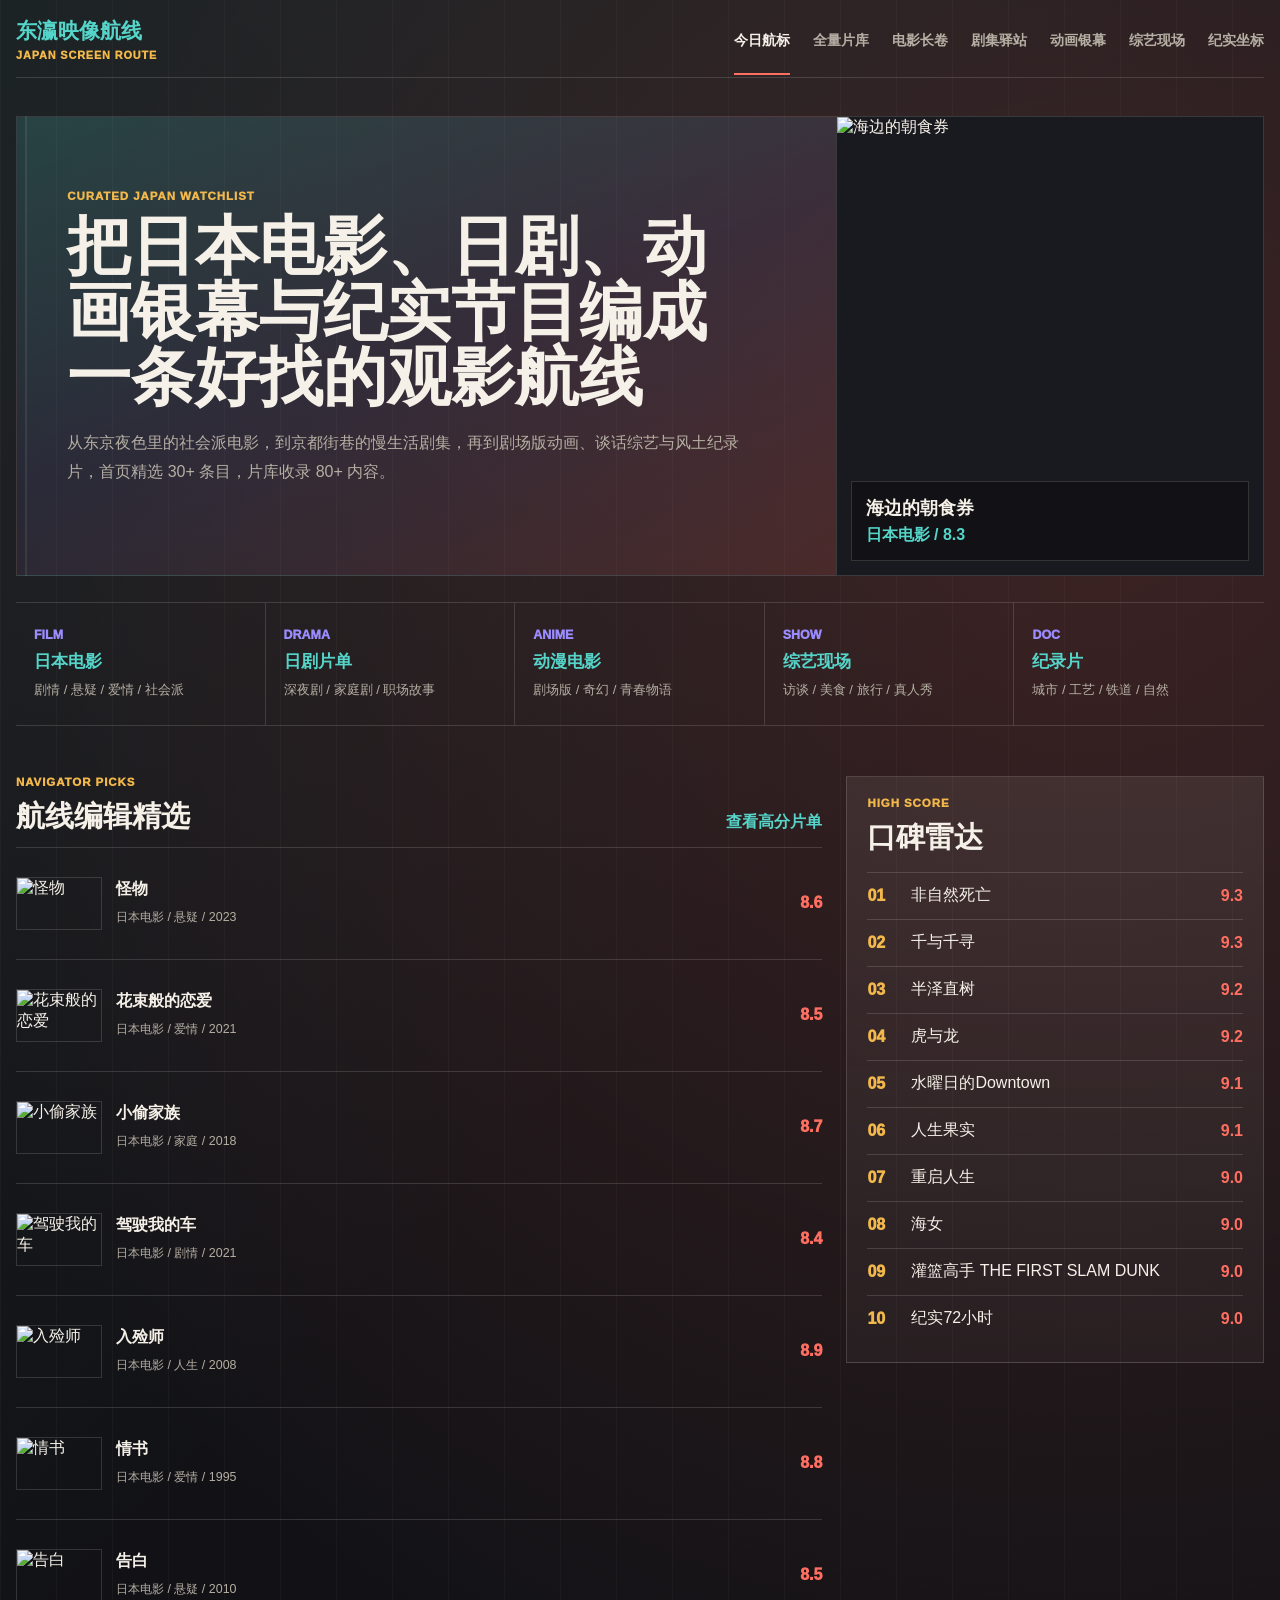
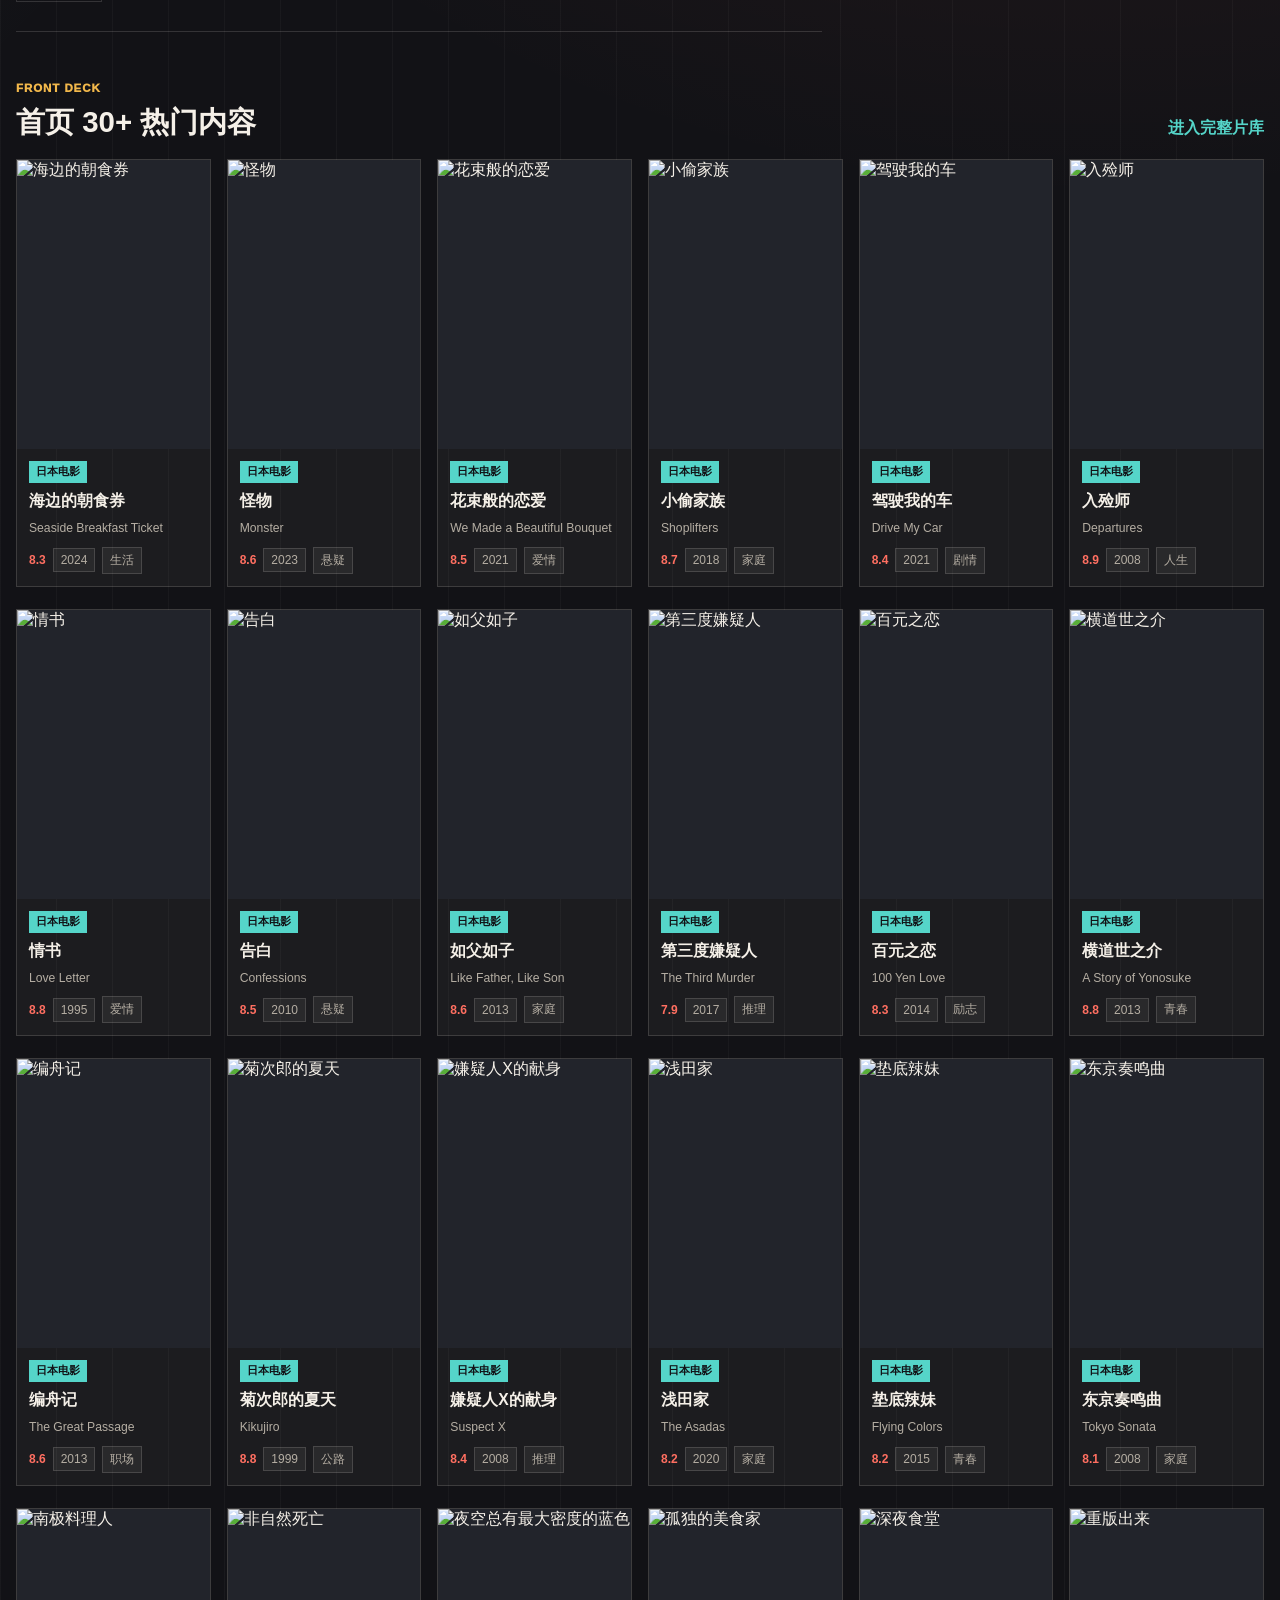
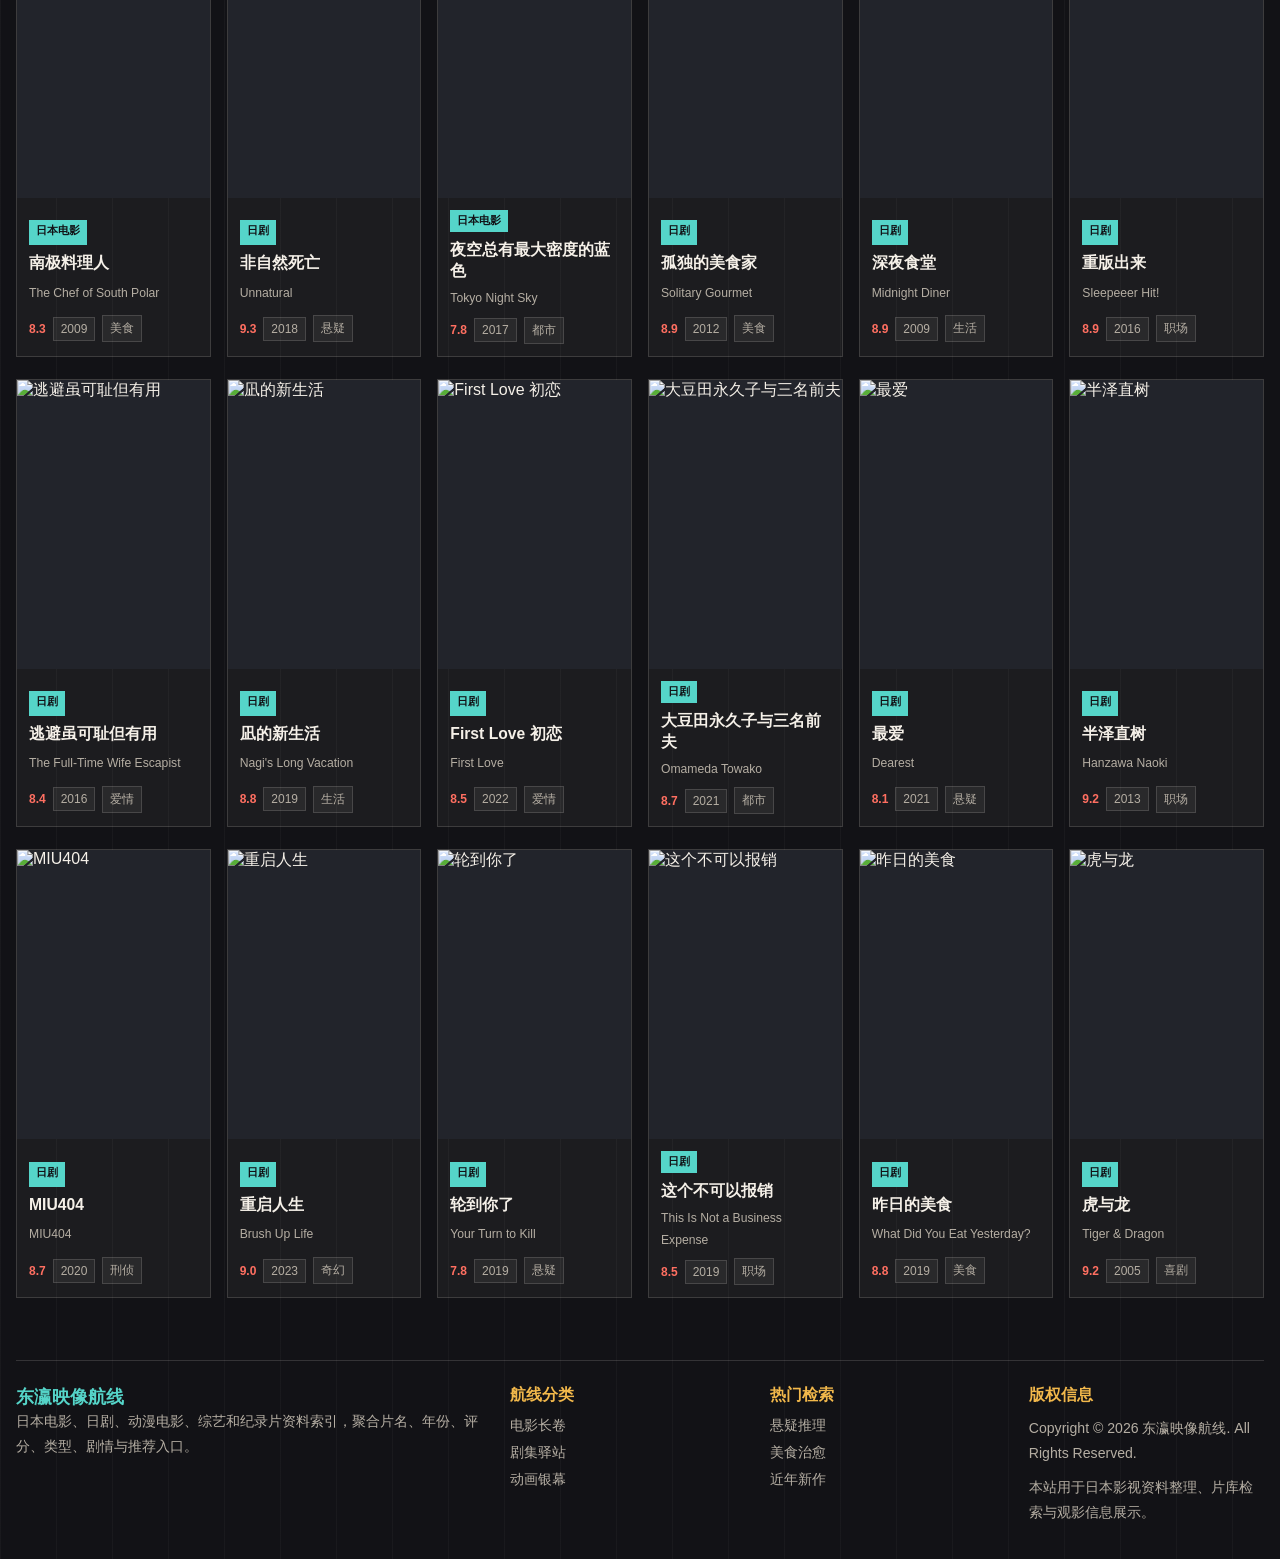
==== index.html @ 19ea22ec "Create site0004 Japan screen route" ====
<!doctype html>
<html lang="zh-CN">
  <head>
    <meta charset="UTF-8" />
    <meta name="viewport" content="width=device-width, initial-scale=1.0" />
    <title>东瀛映像航线_日本电影日剧动漫电影综艺纪录片高清片库推荐</title>
    <meta name="keywords" content="东瀛映像航线,日本电影网,日本电影推荐,日剧片库,日本动漫电影,日本综艺节目,日本纪录片,高清日本影视,日本电影排行,日本影视大全" />
    <meta name="description" content="东瀛映像航线整理日本电影、日剧、动漫电影、综艺节目与纪录片内容，提供高清海报、剧情资料、评分年份、类型索引、专题推荐和完整片库入口，适合查找高分日本影视与热门新作。" />
    <link rel="stylesheet" href="./styles.css" />
  </head>
  <body data-page="home">
    <header class="masthead">
      <a class="brand" href="./index.html" aria-label="东瀛映像航线首页">
        <strong>东瀛映像航线</strong>
        <span>JAPAN SCREEN ROUTE</span>
      </a>
      <nav class="nav" aria-label="主导航">
        <a class="active" href="./index.html">今日航标</a>
        <a href="./library.html">全量片库</a>
        <a href="./library.html?kind=日本电影">电影长卷</a>
        <a href="./library.html?kind=日剧">剧集驿站</a>
        <a href="./library.html?kind=动漫电影">动画银幕</a>
        <a href="./library.html?kind=综艺">综艺现场</a>
        <a href="./library.html?kind=纪录片">纪实坐标</a>
      </nav>
    </header>

    <main>
      <section class="hero">
        <div class="hero-art" aria-hidden="true"></div>
        <div class="hero-copy">
          <p class="label">Curated Japan Watchlist</p>
          <h1>把日本电影、日剧、动画银幕与纪实节目编成一条好找的观影航线</h1>
          <p>从东京夜色里的社会派电影，到京都街巷的慢生活剧集，再到剧场版动画、谈话综艺与风土纪录片，首页精选 30+ 条目，片库收录 80+ 内容。</p>
        </div>
        <div class="hero-pick" id="leadFeature"></div>
      </section>

      <section class="channel-strip" aria-label="内容频道">
        <a href="./library.html?kind=日本电影"><span>Film</span><b>日本电影</b><em>剧情 / 悬疑 / 爱情 / 社会派</em></a>
        <a href="./library.html?kind=日剧"><span>Drama</span><b>日剧片单</b><em>深夜剧 / 家庭剧 / 职场故事</em></a>
        <a href="./library.html?kind=动漫电影"><span>Anime</span><b>动漫电影</b><em>剧场版 / 奇幻 / 青春物语</em></a>
        <a href="./library.html?kind=综艺"><span>Show</span><b>综艺现场</b><em>访谈 / 美食 / 旅行 / 真人秀</em></a>
        <a href="./library.html?kind=纪录片"><span>Doc</span><b>纪录片</b><em>城市 / 工艺 / 铁道 / 自然</em></a>
      </section>

      <section class="section editorial">
        <div>
          <div class="section-head tight">
            <div>
              <p class="label">Navigator Picks</p>
              <h2>航线编辑精选</h2>
            </div>
            <a href="./library.html?sort=score">查看高分片单</a>
          </div>
          <div class="feature-list" id="editorList"></div>
        </div>
        <aside class="pulse-board">
          <p class="label">High Score</p>
          <h2>口碑雷达</h2>
          <ol id="scoreList"></ol>
        </aside>
      </section>

      <section class="section">
        <div class="section-head">
          <div>
            <p class="label">Front Deck</p>
            <h2>首页 30+ 热门内容</h2>
          </div>
          <a href="./library.html">进入完整片库</a>
        </div>
        <div class="catalog-grid" id="homeGrid"></div>
      </section>
    </main>

    <footer class="site-footer">
      <div>
        <strong>东瀛映像航线</strong>
        <p>日本电影、日剧、动漫电影、综艺和纪录片资料索引，聚合片名、年份、评分、类型、剧情与推荐入口。</p>
      </div>
      <div>
        <h3>航线分类</h3>
        <a href="./library.html?kind=日本电影">电影长卷</a>
        <a href="./library.html?kind=日剧">剧集驿站</a>
        <a href="./library.html?kind=动漫电影">动画银幕</a>
      </div>
      <div>
        <h3>热门检索</h3>
        <a href="./library.html?genre=悬疑">悬疑推理</a>
        <a href="./library.html?genre=美食">美食治愈</a>
        <a href="./library.html?sort=year">近年新作</a>
      </div>
      <div>
        <h3>版权信息</h3>
        <p>Copyright © 2026 东瀛映像航线. All Rights Reserved.</p>
        <p>本站用于日本影视资料整理、片库检索与观影信息展示。</p>
      </div>
    </footer>
    <script src="./app.js"></script>
  </body>
</html>
---- styles.css ----
:root {
  color-scheme: dark;
  font-family: "Microsoft YaHei UI", "PingFang SC", "Noto Sans SC", Arial, sans-serif;
  --night: #121216;
  --deck: #191a1f;
  --panel: #22242b;
  --ink: #f5f0e8;
  --muted: #b5aea3;
  --line: rgba(245, 240, 232, .15);
  --teal: #55d5c9;
  --coral: #ff6f61;
  --amber: #f2b84b;
  --violet: #9a8cff;
}

* { box-sizing: border-box; }
html { scroll-behavior: smooth; }
body {
  margin: 0;
  min-height: 100vh;
  color: var(--ink);
  background:
    linear-gradient(135deg, rgba(85, 213, 201, .08), transparent 28%),
    radial-gradient(circle at 85% 10%, rgba(255, 111, 97, .18), transparent 30%),
    linear-gradient(90deg, rgba(245, 240, 232, .035) 1px, transparent 1px) 0 0 / 56px 56px,
    var(--night);
}
a { color: inherit; text-decoration: none; }
button, select { font: inherit; }
img { display: block; max-width: 100%; }
h1, h2, h3, p, figure { margin-top: 0; }

.masthead,
.hero,
.channel-strip,
.section,
.page-heading,
.toolline,
.site-footer {
  width: min(1480px, calc(100% - 32px));
  margin-left: auto;
  margin-right: auto;
}

.masthead {
  min-height: 78px;
  display: grid;
  grid-template-columns: auto minmax(0, 1fr);
  gap: 26px;
  align-items: center;
  border-bottom: 1px solid var(--line);
}
.brand { display: grid; gap: 4px; white-space: nowrap; }
.brand strong { color: var(--teal); font-size: 1.32rem; letter-spacing: 0; }
.brand span { color: var(--amber); font-size: .68rem; font-weight: 950; letter-spacing: .08em; }
.nav {
  display: flex;
  justify-content: end;
  gap: clamp(10px, 1.8vw, 24px);
  overflow-x: auto;
  white-space: nowrap;
  color: var(--muted);
  font-size: .9rem;
  font-weight: 850;
}
.nav a {
  padding: 28px 0 23px;
  border-bottom: 2px solid transparent;
}
.nav a.active,
.nav a:hover {
  color: var(--ink);
  border-color: var(--coral);
}

.hero {
  position: relative;
  display: grid;
  grid-template-columns: minmax(0, 1.08fr) minmax(300px, .58fr);
  gap: 22px;
  padding: 38px 0 26px;
  overflow: hidden;
}
.hero-art {
  position: absolute;
  inset: 38px 34% 26px 0;
  border: 1px solid var(--line);
  background:
    linear-gradient(90deg, rgba(18, 18, 22, .1) 0 8px, rgba(245, 240, 232, .16) 8px 10px, transparent 10px 28px),
    linear-gradient(160deg, rgba(85, 213, 201, .34), rgba(154, 140, 255, .18) 50%, rgba(255, 111, 97, .2));
  opacity: .55;
}
.hero-copy {
  position: relative;
  z-index: 1;
  min-height: 460px;
  display: grid;
  align-content: center;
  padding: clamp(20px, 4vw, 58px);
}
.label {
  margin-bottom: 12px;
  color: var(--amber);
  font-size: .72rem;
  font-weight: 950;
  letter-spacing: .08em;
  text-transform: uppercase;
}
h1 {
  max-width: 980px;
  margin-bottom: 18px;
  font-size: clamp(2.35rem, 5vw, 5.9rem);
  line-height: 1.03;
  letter-spacing: 0;
}
h2 {
  margin-bottom: 0;
  font-size: clamp(1.5rem, 2.3vw, 2.65rem);
  line-height: 1.12;
  letter-spacing: 0;
}
.hero-copy p:not(.label),
.page-heading p,
.site-footer p,
.catalog-body p,
.feature-row small,
.detail-layout article p {
  color: var(--muted);
  line-height: 1.78;
}
.hero-pick {
  position: relative;
  z-index: 1;
  min-height: 460px;
  border: 1px solid var(--line);
  background: var(--deck);
}
.hero-pick a {
  position: relative;
  display: block;
  height: 100%;
  overflow: hidden;
}
.hero-pick img {
  width: 100%;
  height: 100%;
  object-fit: cover;
  filter: saturate(1.08) contrast(1.04);
}
.hero-pick span {
  position: absolute;
  left: 14px;
  right: 14px;
  bottom: 14px;
  display: grid;
  gap: 5px;
  padding: 14px;
  background: rgba(18, 18, 22, .86);
  border: 1px solid var(--line);
  backdrop-filter: blur(8px);
}
.hero-pick b { font-size: 1.12rem; }
.hero-pick em {
  color: var(--teal);
  font-style: normal;
  font-weight: 900;
}

.channel-strip {
  display: grid;
  grid-template-columns: repeat(5, minmax(0, 1fr));
  border-top: 1px solid var(--line);
  border-bottom: 1px solid var(--line);
}
.channel-strip a {
  min-height: 122px;
  display: grid;
  gap: 7px;
  align-content: center;
  padding: 18px;
  border-right: 1px solid var(--line);
}
.channel-strip a:last-child { border-right: 0; }
.channel-strip a:hover { background: rgba(245, 240, 232, .055); }
.channel-strip span {
  color: var(--violet);
  font-size: .78rem;
  font-weight: 950;
  text-transform: uppercase;
}
.channel-strip b { color: var(--teal); font-size: 1.08rem; }
.channel-strip em {
  color: var(--muted);
  font-size: .82rem;
  font-style: normal;
  line-height: 1.5;
}

.section,
.page-heading {
  padding-top: 50px;
}
.section.compact { padding-top: 22px; }
.section-head {
  display: flex;
  align-items: end;
  justify-content: space-between;
  gap: 18px;
  margin-bottom: 20px;
}
.section-head.tight { margin-bottom: 14px; }
.section-head a,
.text-link {
  color: var(--teal);
  font-weight: 950;
}
.editorial {
  display: grid;
  grid-template-columns: minmax(0, 1.12fr) minmax(320px, .58fr);
  gap: 24px;
}
.feature-list {
  display: grid;
  border-top: 1px solid var(--line);
}
.feature-row {
  min-height: 112px;
  display: grid;
  grid-template-columns: 86px 1fr auto;
  gap: 14px;
  align-items: center;
  padding: 12px 0;
  border-bottom: 1px solid var(--line);
}
.feature-row img {
  width: 86px;
  aspect-ratio: 16 / 10;
  object-fit: cover;
  border: 1px solid var(--line);
}
.feature-row b,
.feature-row small {
  display: block;
}
.feature-row small {
  margin-top: 6px;
  font-size: .78rem;
}
.feature-row em {
  color: var(--coral);
  font-style: normal;
  font-weight: 950;
}
.pulse-board {
  align-self: start;
  padding: 20px;
  background: linear-gradient(180deg, rgba(245, 240, 232, .08), rgba(245, 240, 232, .035));
  border: 1px solid var(--line);
}
.pulse-board ol {
  list-style: none;
  padding: 0;
  margin: 18px 0 0;
  counter-reset: score;
}
.pulse-board li { counter-increment: score; }
.pulse-board a {
  min-height: 47px;
  display: grid;
  grid-template-columns: 34px 1fr auto;
  gap: 10px;
  align-items: center;
  border-top: 1px solid var(--line);
}
.pulse-board a::before {
  content: counter(score, decimal-leading-zero);
  color: var(--amber);
  font-weight: 950;
}
.pulse-board b { color: var(--coral); }

.catalog-grid {
  display: grid;
  grid-template-columns: repeat(auto-fill, minmax(172px, 1fr));
  gap: 22px 16px;
}
.library-grid {
  grid-template-columns: repeat(auto-fill, minmax(160px, 1fr));
}
.catalog-card {
  min-width: 0;
  background: rgba(245, 240, 232, .045);
  border: 1px solid var(--line);
}
.catalog-card a {
  display: grid;
  height: 100%;
}
.thumb {
  aspect-ratio: 2 / 3;
  overflow: hidden;
  background: var(--panel);
}
.thumb img {
  width: 100%;
  height: 100%;
  object-fit: cover;
  transition: transform .25s ease, filter .25s ease;
}
.catalog-card:hover .thumb img {
  transform: scale(1.04);
  filter: saturate(1.18);
}
.catalog-body {
  display: grid;
  gap: 7px;
  padding: 12px;
}
.catalog-body span {
  width: max-content;
  max-width: 100%;
  padding: 4px 7px;
  color: var(--night);
  background: var(--teal);
  font-size: .68rem;
  font-weight: 950;
}
.catalog-body h3 {
  margin-bottom: 0;
  font-size: .98rem;
  line-height: 1.34;
}
.catalog-body p {
  margin: 0;
  font-size: .76rem;
}
.catalog-body div,
.facts {
  display: flex;
  flex-wrap: wrap;
  gap: 7px;
  align-items: center;
  color: var(--muted);
  font-size: .75rem;
}
.catalog-body b { color: var(--coral); }
.catalog-body em,
.count,
.facts span {
  padding: 4px 7px;
  border: 1px solid var(--line);
  background: rgba(245, 240, 232, .06);
  font-style: normal;
}

.page-heading {
  max-width: 980px;
  margin-left: max(16px, calc((100vw - 1480px) / 2));
}
.page-heading h1 { margin-bottom: 12px; }
.toolline {
  margin-top: 24px;
  padding: 12px 0;
  display: flex;
  flex-wrap: wrap;
  gap: 10px;
  border-top: 1px solid var(--line);
  border-bottom: 1px solid var(--line);
}
.toolline button,
.toolline select {
  min-height: 40px;
  padding: 0 12px;
  color: var(--ink);
  background: rgba(245, 240, 232, .07);
  border: 1px solid var(--line);
  font-size: .88rem;
  font-weight: 850;
}
.toolline button:hover,
.toolline button.active,
.toolline select:focus {
  border-color: var(--teal);
  outline: 0;
}
.toolline select option {
  color: #121216;
  background: #f5f0e8;
}

.detail-layout {
  width: min(1180px, calc(100% - 32px));
  margin: 42px auto 0;
  display: grid;
  grid-template-columns: minmax(230px, 340px) minmax(0, 1fr);
  gap: 26px;
}
.detail-layout figure {
  margin: 0;
  border: 1px solid var(--line);
  background: var(--panel);
}
.detail-layout figure img {
  width: 100%;
  aspect-ratio: 2 / 3;
  object-fit: cover;
}
.detail-layout article {
  align-self: center;
  padding: clamp(22px, 4vw, 48px);
  background: linear-gradient(180deg, rgba(245, 240, 232, .07), rgba(245, 240, 232, .03));
  border-top: 2px solid var(--teal);
  border-bottom: 1px solid var(--line);
}
.detail-layout .sub {
  color: var(--amber);
  font-weight: 900;
}
.facts { margin: 14px 0 20px; }

.site-footer {
  margin-top: 62px;
  margin-bottom: 26px;
  padding: 24px 0 0;
  display: grid;
  grid-template-columns: minmax(260px, 1.2fr) repeat(3, minmax(150px, .6fr));
  gap: 24px;
  border-top: 1px solid var(--line);
}
.site-footer strong {
  color: var(--teal);
  font-size: 1.12rem;
}
.site-footer h3 {
  margin: 0 0 10px;
  color: var(--amber);
  font-size: .98rem;
}
.site-footer a,
.site-footer p {
  display: block;
  margin: 0 0 8px;
  color: var(--muted);
  font-size: .88rem;
}
.site-footer a:hover { color: var(--ink); }

@media (max-width: 1080px) {
  .masthead,
  .hero,
  .editorial,
  .detail-layout {
    grid-template-columns: 1fr;
  }
  .nav { justify-content: start; }
  .hero-art { inset: 38px 0 26px; }
  .hero-copy,
  .hero-pick { min-height: 340px; }
  .channel-strip { grid-template-columns: repeat(3, minmax(0, 1fr)); }
  .site-footer { grid-template-columns: repeat(2, minmax(0, 1fr)); }
}

@media (max-width: 680px) {
  .masthead { gap: 8px; }
  .brand { padding-top: 16px; }
  .nav a { padding: 14px 0 16px; }
  .hero { padding-top: 24px; }
  .hero-copy { padding: 20px; min-height: 320px; }
  .hero-pick { min-height: 320px; }
  h1 { font-size: 2.28rem; }
  .channel-strip,
  .site-footer { grid-template-columns: 1fr; }
  .channel-strip a {
    min-height: 98px;
    border-right: 0;
    border-bottom: 1px solid var(--line);
  }
  .catalog-grid,
  .library-grid { grid-template-columns: repeat(2, minmax(0, 1fr)); }
  .feature-row { grid-template-columns: 76px 1fr auto; }
  .feature-row img { width: 76px; }
}
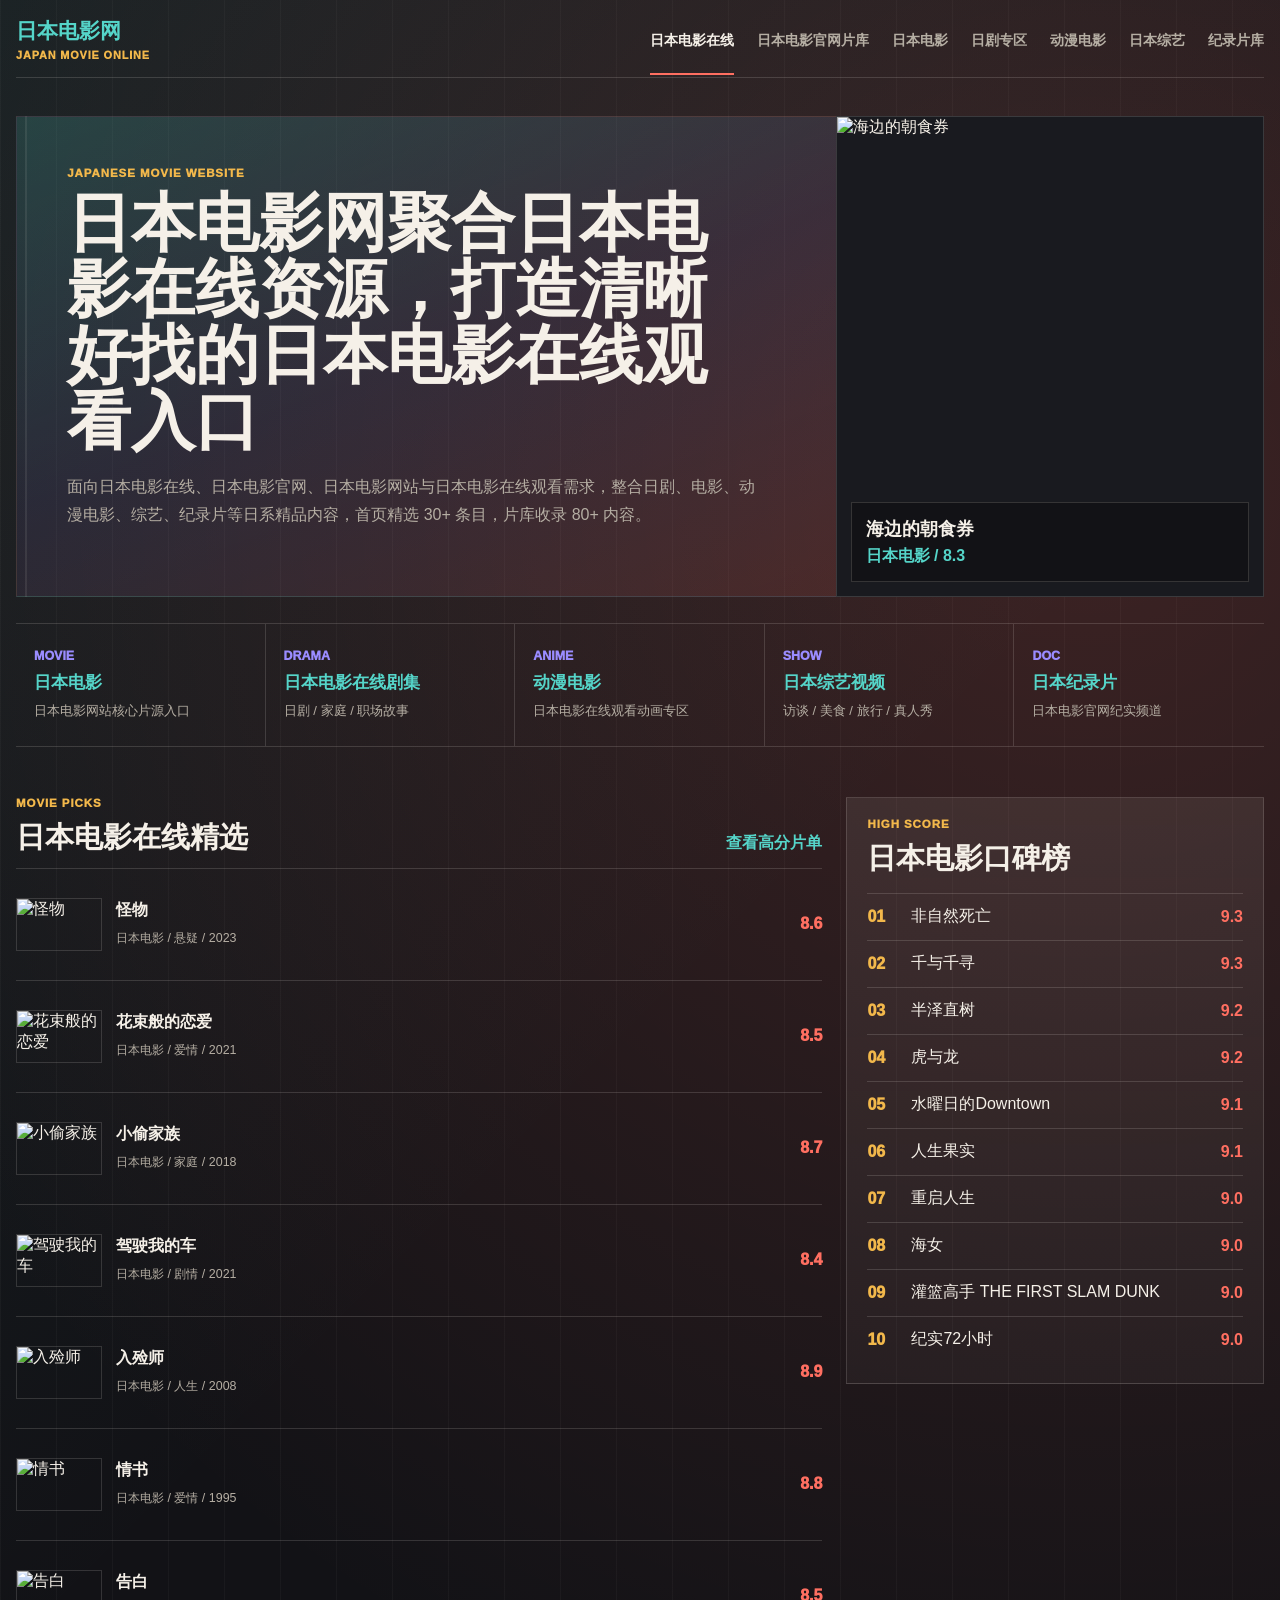
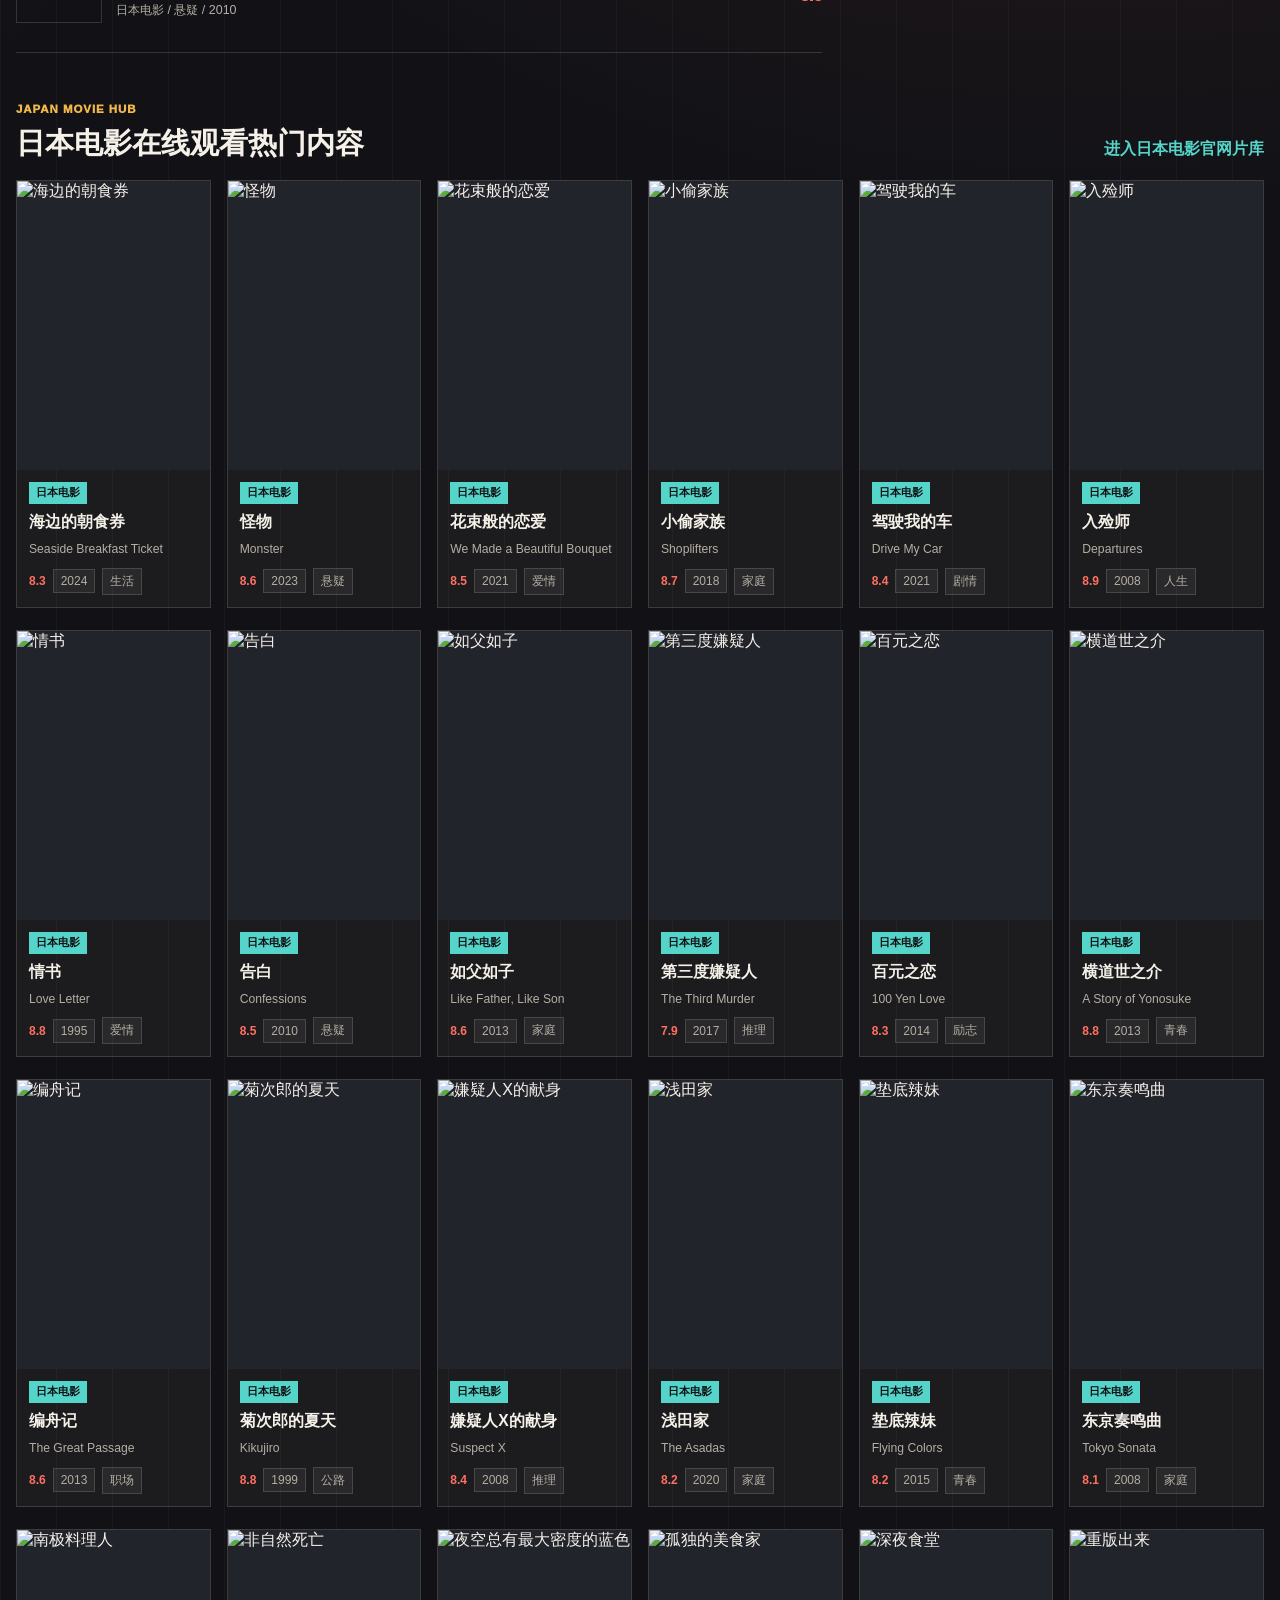
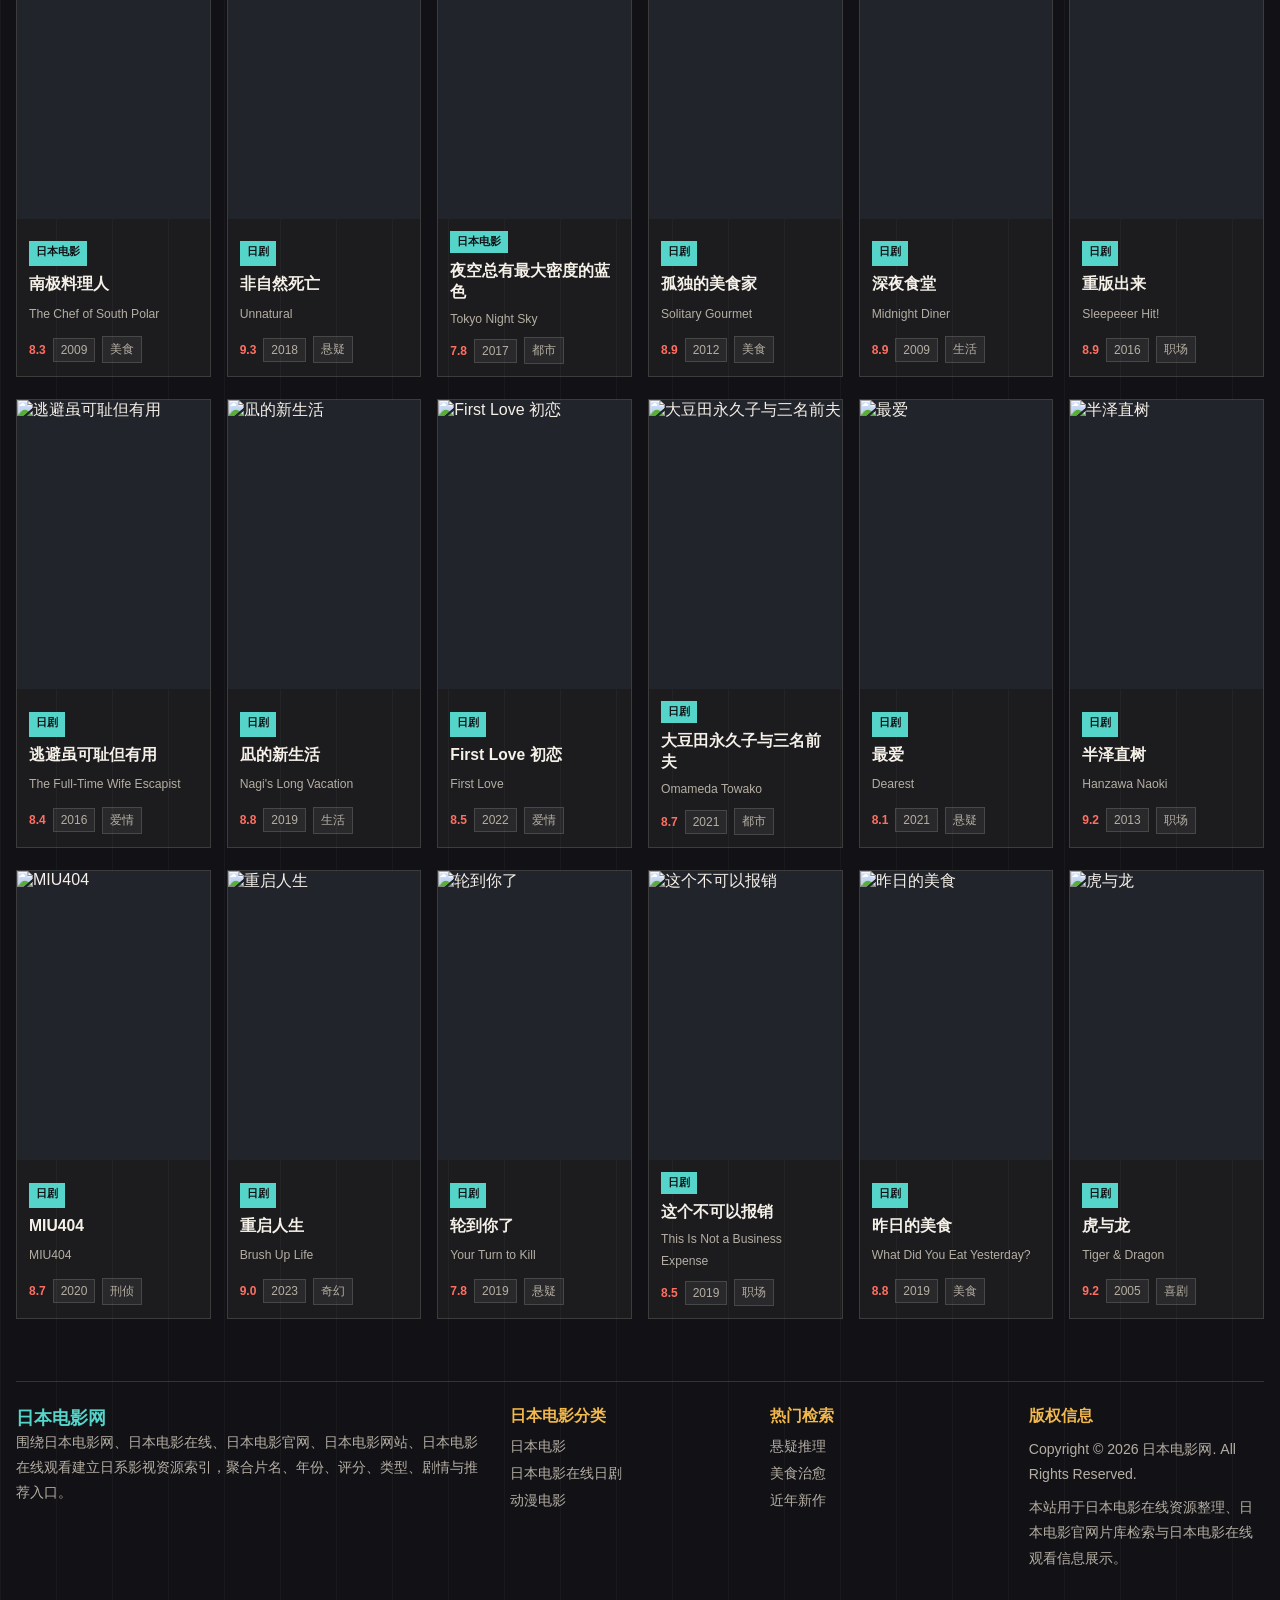
==== commit c9309c1d: "Refocus content for Japan movie keywords" ====
--- a/index.html
+++ b/index.html
@@ -3,25 +3,25 @@
   <head>
     <meta charset="UTF-8" />
     <meta name="viewport" content="width=device-width, initial-scale=1.0" />
-    <title>东瀛映像航线_日本电影日剧动漫电影综艺纪录片高清片库推荐</title>
-    <meta name="keywords" content="东瀛映像航线,日本电影网,日本电影推荐,日剧片库,日本动漫电影,日本综艺节目,日本纪录片,高清日本影视,日本电影排行,日本影视大全" />
-    <meta name="description" content="东瀛映像航线整理日本电影、日剧、动漫电影、综艺节目与纪录片内容，提供高清海报、剧情资料、评分年份、类型索引、专题推荐和完整片库入口，适合查找高分日本影视与热门新作。" />
+    <title>日本电影在线观看-海量资源库日系精品聚合-日本电影精彩视频高清在线观看平台</title>
+    <meta name="keywords" content="日本电影,在线观看,海量资源,日本视频,精彩视频,观看平台,高清在线" />
+    <meta name="description" content="日本电影在线观看是2026年全新升级的在线影院，聚合日本全分区海量影视资源，涵盖日剧、电影、动漫、综艺、纪录片等。支持多端同步访问，海量高清精彩视频每日更新，无需下载即可观看，全部免费开放。" />
     <link rel="stylesheet" href="./styles.css" />
   </head>
   <body data-page="home">
     <header class="masthead">
-      <a class="brand" href="./index.html" aria-label="东瀛映像航线首页">
-        <strong>东瀛映像航线</strong>
-        <span>JAPAN SCREEN ROUTE</span>
+      <a class="brand" href="./index.html" aria-label="日本电影网首页">
+        <strong>日本电影网</strong>
+        <span>JAPAN MOVIE ONLINE</span>
       </a>
       <nav class="nav" aria-label="主导航">
-        <a class="active" href="./index.html">今日航标</a>
-        <a href="./library.html">全量片库</a>
-        <a href="./library.html?kind=日本电影">电影长卷</a>
-        <a href="./library.html?kind=日剧">剧集驿站</a>
-        <a href="./library.html?kind=动漫电影">动画银幕</a>
-        <a href="./library.html?kind=综艺">综艺现场</a>
-        <a href="./library.html?kind=纪录片">纪实坐标</a>
+        <a class="active" href="./index.html">日本电影在线</a>
+        <a href="./library.html">日本电影官网片库</a>
+        <a href="./library.html?kind=日本电影">日本电影</a>
+        <a href="./library.html?kind=日剧">日剧专区</a>
+        <a href="./library.html?kind=动漫电影">动漫电影</a>
+        <a href="./library.html?kind=综艺">日本综艺</a>
+        <a href="./library.html?kind=纪录片">纪录片库</a>
       </nav>
     </header>
 
@@ -29,27 +29,27 @@
       <section class="hero">
         <div class="hero-art" aria-hidden="true"></div>
         <div class="hero-copy">
-          <p class="label">Curated Japan Watchlist</p>
-          <h1>把日本电影、日剧、动画银幕与纪实节目编成一条好找的观影航线</h1>
-          <p>从东京夜色里的社会派电影，到京都街巷的慢生活剧集，再到剧场版动画、谈话综艺与风土纪录片，首页精选 30+ 条目，片库收录 80+ 内容。</p>
+          <p class="label">Japanese Movie Website</p>
+          <h1>日本电影网聚合日本电影在线资源，打造清晰好找的日本电影在线观看入口</h1>
+          <p>面向日本电影在线、日本电影官网、日本电影网站与日本电影在线观看需求，整合日剧、电影、动漫电影、综艺、纪录片等日系精品内容，首页精选 30+ 条目，片库收录 80+ 内容。</p>
         </div>
         <div class="hero-pick" id="leadFeature"></div>
       </section>
 
       <section class="channel-strip" aria-label="内容频道">
-        <a href="./library.html?kind=日本电影"><span>Film</span><b>日本电影</b><em>剧情 / 悬疑 / 爱情 / 社会派</em></a>
-        <a href="./library.html?kind=日剧"><span>Drama</span><b>日剧片单</b><em>深夜剧 / 家庭剧 / 职场故事</em></a>
-        <a href="./library.html?kind=动漫电影"><span>Anime</span><b>动漫电影</b><em>剧场版 / 奇幻 / 青春物语</em></a>
-        <a href="./library.html?kind=综艺"><span>Show</span><b>综艺现场</b><em>访谈 / 美食 / 旅行 / 真人秀</em></a>
-        <a href="./library.html?kind=纪录片"><span>Doc</span><b>纪录片</b><em>城市 / 工艺 / 铁道 / 自然</em></a>
+        <a href="./library.html?kind=日本电影"><span>Movie</span><b>日本电影</b><em>日本电影网站核心片源入口</em></a>
+        <a href="./library.html?kind=日剧"><span>Drama</span><b>日本电影在线剧集</b><em>日剧 / 家庭 / 职场故事</em></a>
+        <a href="./library.html?kind=动漫电影"><span>Anime</span><b>动漫电影</b><em>日本电影在线观看动画专区</em></a>
+        <a href="./library.html?kind=综艺"><span>Show</span><b>日本综艺视频</b><em>访谈 / 美食 / 旅行 / 真人秀</em></a>
+        <a href="./library.html?kind=纪录片"><span>Doc</span><b>日本纪录片</b><em>日本电影官网纪实频道</em></a>
       </section>
 
       <section class="section editorial">
         <div>
           <div class="section-head tight">
             <div>
-              <p class="label">Navigator Picks</p>
-              <h2>航线编辑精选</h2>
+              <p class="label">Movie Picks</p>
+              <h2>日本电影在线精选</h2>
             </div>
             <a href="./library.html?sort=score">查看高分片单</a>
           </div>
@@ -57,7 +57,7 @@
         </div>
         <aside class="pulse-board">
           <p class="label">High Score</p>
-          <h2>口碑雷达</h2>
+          <h2>日本电影口碑榜</h2>
           <ol id="scoreList"></ol>
         </aside>
       </section>
@@ -65,10 +65,10 @@
       <section class="section">
         <div class="section-head">
           <div>
-            <p class="label">Front Deck</p>
-            <h2>首页 30+ 热门内容</h2>
+            <p class="label">Japan Movie Hub</p>
+            <h2>日本电影在线观看热门内容</h2>
           </div>
-          <a href="./library.html">进入完整片库</a>
+          <a href="./library.html">进入日本电影官网片库</a>
         </div>
         <div class="catalog-grid" id="homeGrid"></div>
       </section>
@@ -76,14 +76,14 @@
 
     <footer class="site-footer">
       <div>
-        <strong>东瀛映像航线</strong>
-        <p>日本电影、日剧、动漫电影、综艺和纪录片资料索引，聚合片名、年份、评分、类型、剧情与推荐入口。</p>
+        <strong>日本电影网</strong>
+        <p>围绕日本电影网、日本电影在线、日本电影官网、日本电影网站、日本电影在线观看建立日系影视资源索引，聚合片名、年份、评分、类型、剧情与推荐入口。</p>
       </div>
       <div>
-        <h3>航线分类</h3>
-        <a href="./library.html?kind=日本电影">电影长卷</a>
-        <a href="./library.html?kind=日剧">剧集驿站</a>
-        <a href="./library.html?kind=动漫电影">动画银幕</a>
+        <h3>日本电影分类</h3>
+        <a href="./library.html?kind=日本电影">日本电影</a>
+        <a href="./library.html?kind=日剧">日本电影在线日剧</a>
+        <a href="./library.html?kind=动漫电影">动漫电影</a>
       </div>
       <div>
         <h3>热门检索</h3>
@@ -93,8 +93,8 @@
       </div>
       <div>
         <h3>版权信息</h3>
-        <p>Copyright © 2026 东瀛映像航线. All Rights Reserved.</p>
-        <p>本站用于日本影视资料整理、片库检索与观影信息展示。</p>
+        <p>Copyright © 2026 日本电影网. All Rights Reserved.</p>
+        <p>本站用于日本电影在线资源整理、日本电影官网片库检索与日本电影在线观看信息展示。</p>
       </div>
     </footer>
     <script src="./app.js"></script>
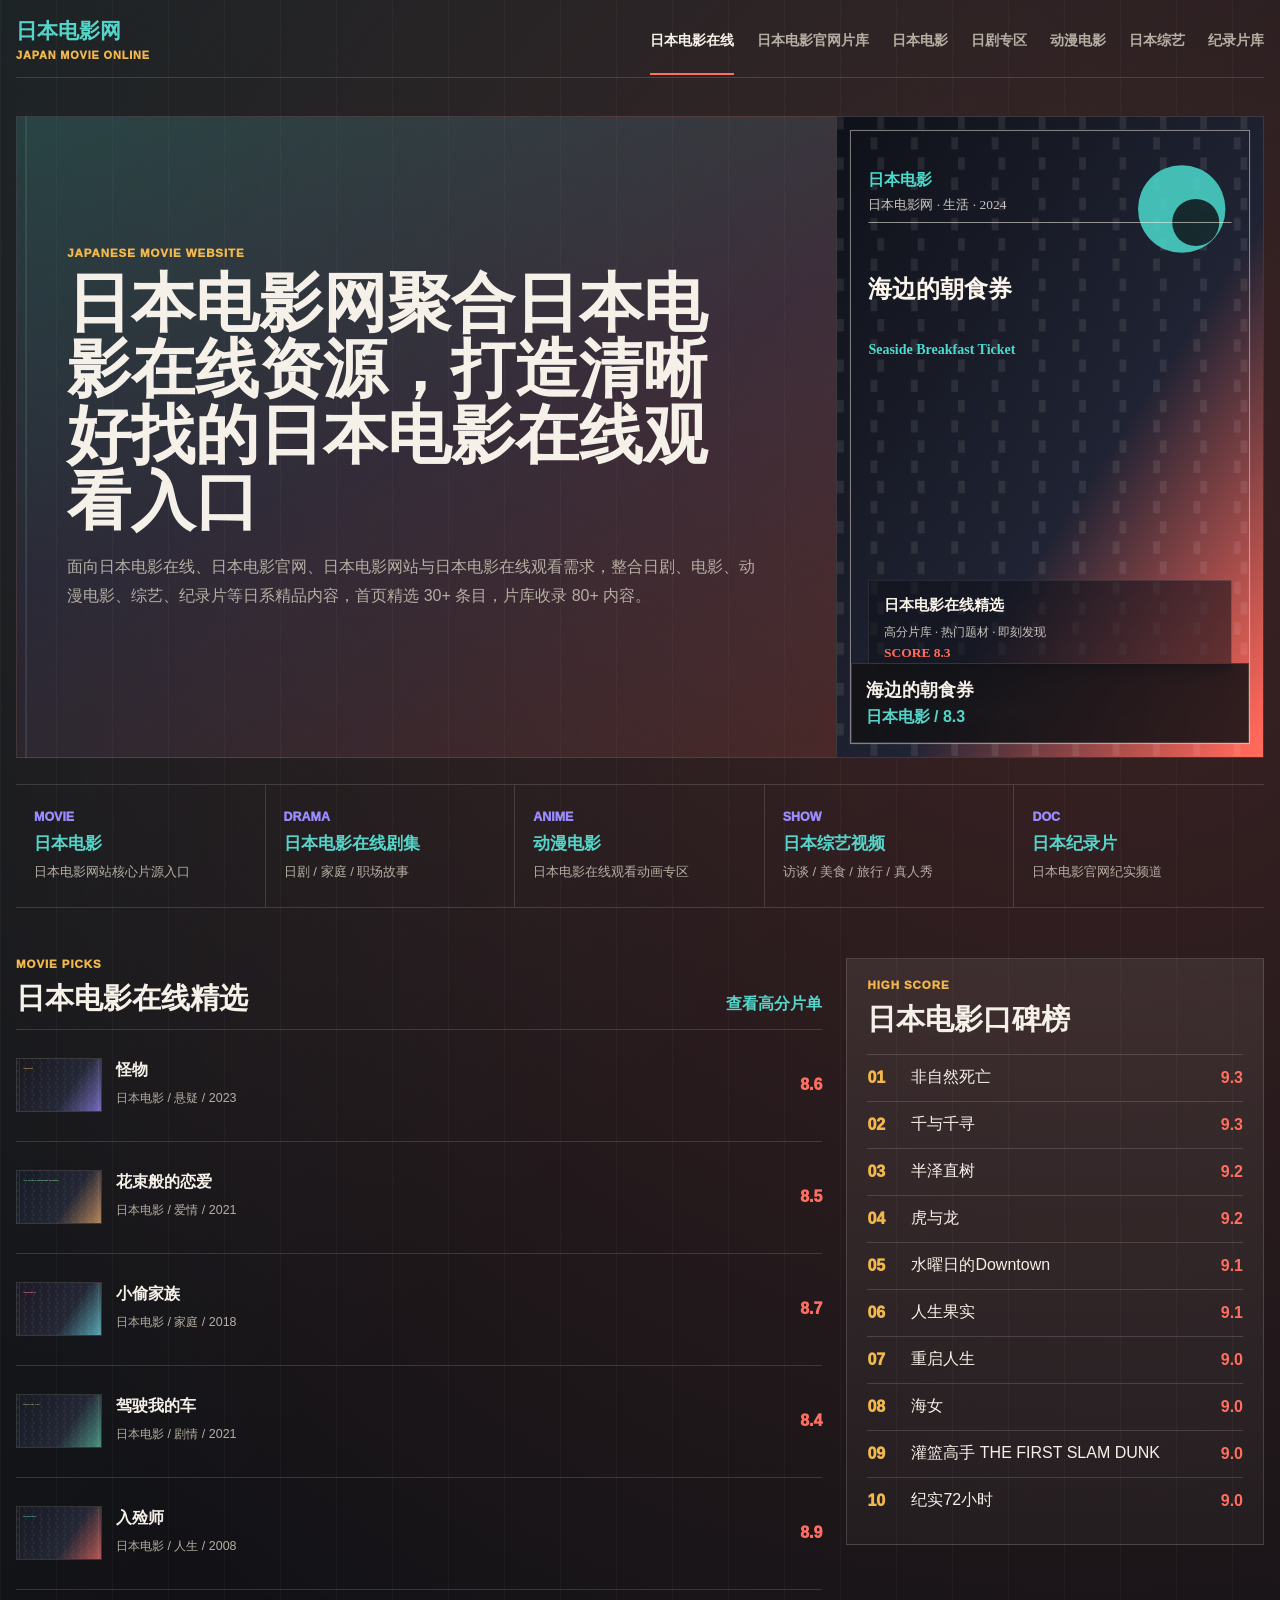
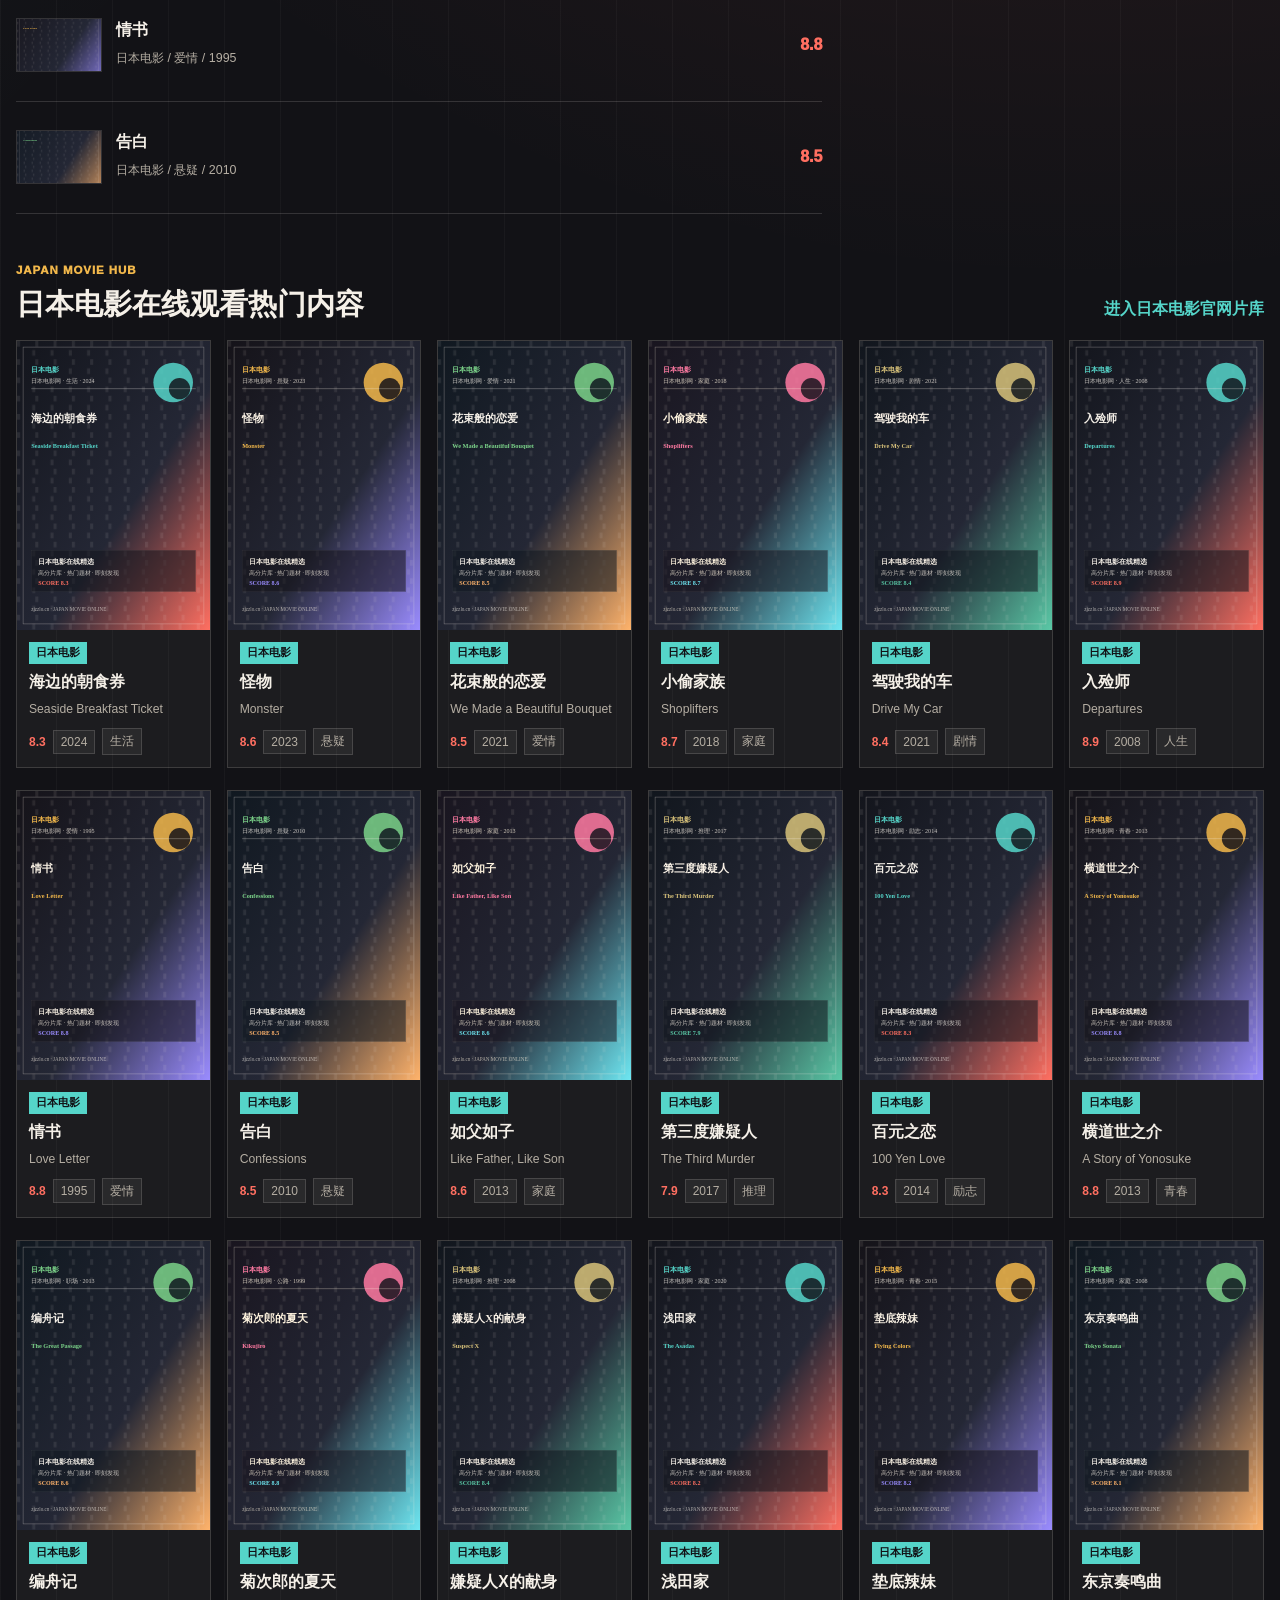
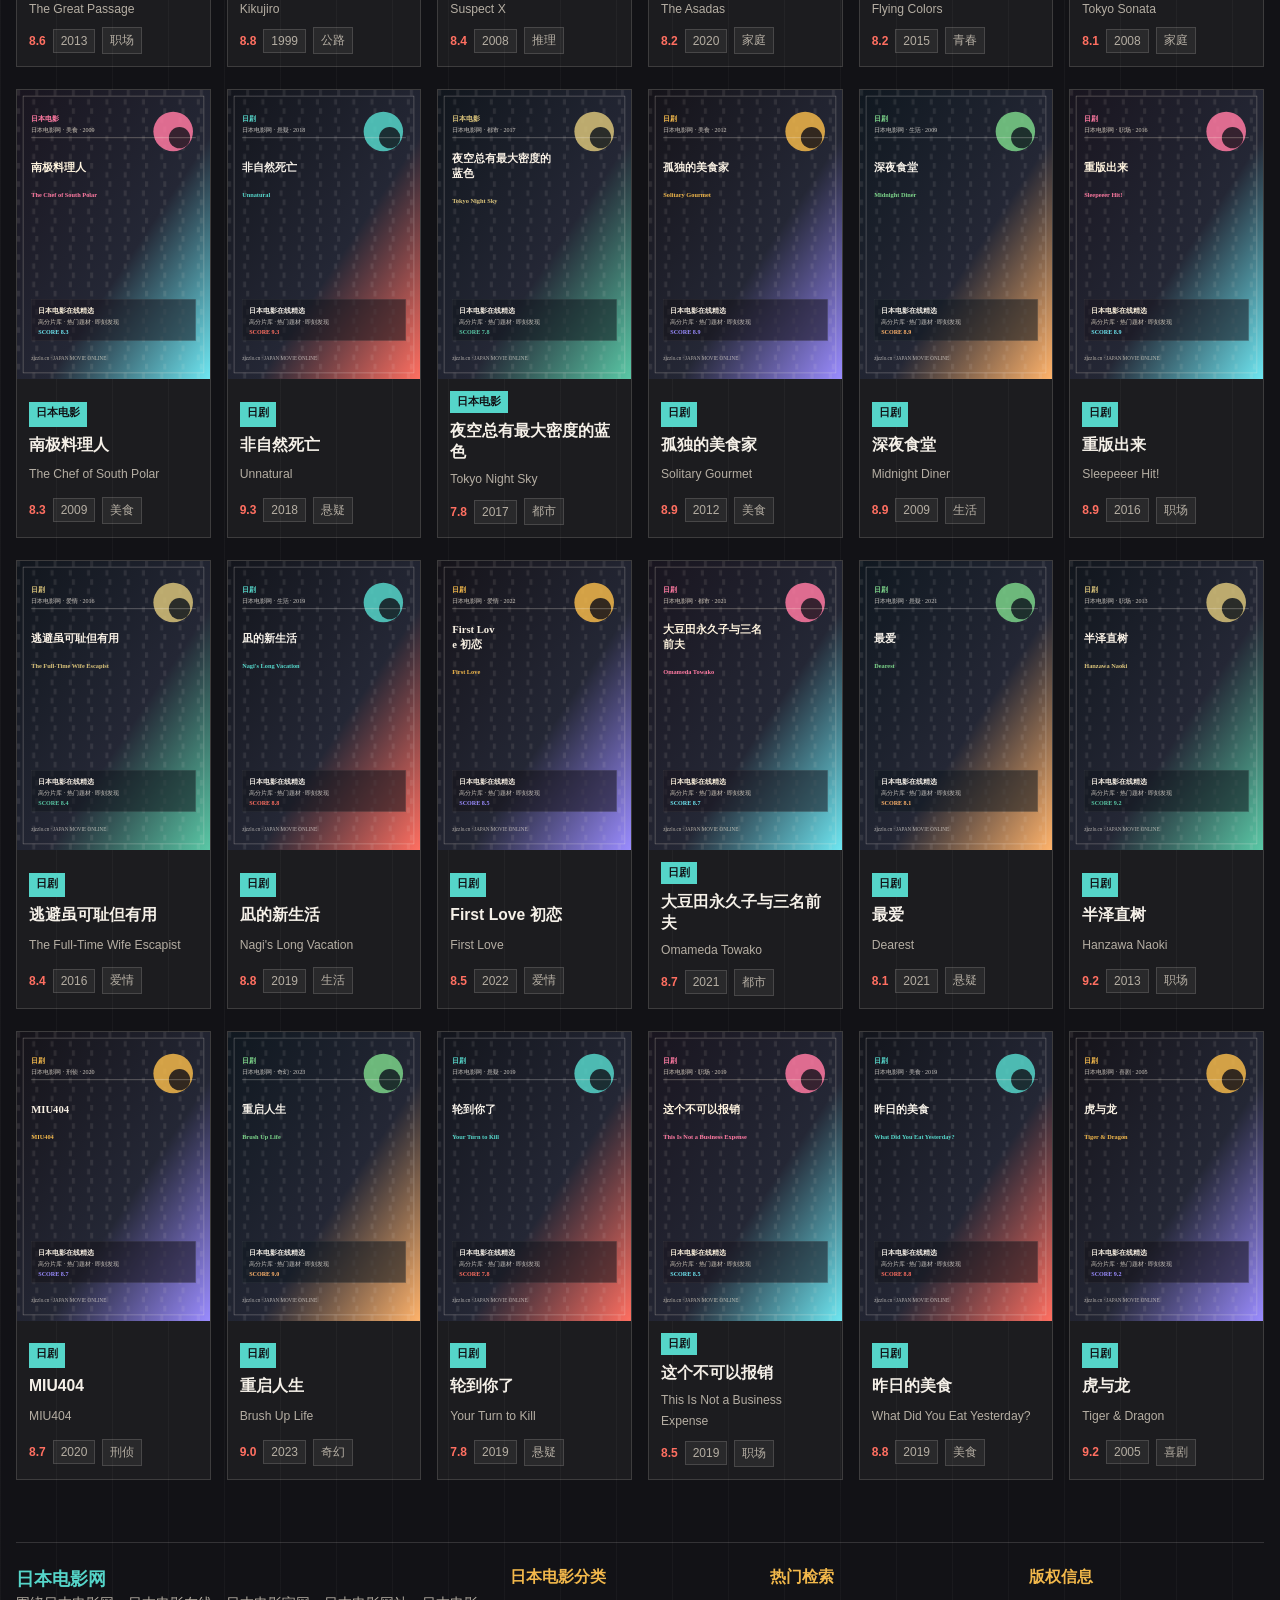
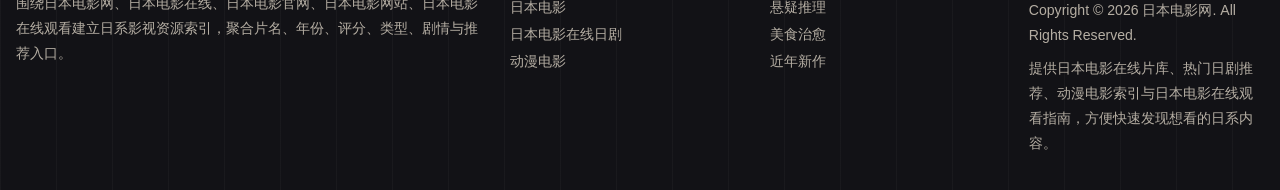
==== commit 01851d9b: "Remove internal-facing copy" ====
--- a/index.html
+++ b/index.html
@@ -94,7 +94,7 @@
       <div>
         <h3>版权信息</h3>
         <p>Copyright © 2026 日本电影网. All Rights Reserved.</p>
-        <p>本站用于日本电影在线资源整理、日本电影官网片库检索与日本电影在线观看信息展示。</p>
+        <p>提供日本电影在线片库、热门日剧推荐、动漫电影索引与日本电影在线观看指南，方便快速发现想看的日系内容。</p>
       </div>
     </footer>
     <script src="./app.js"></script>
